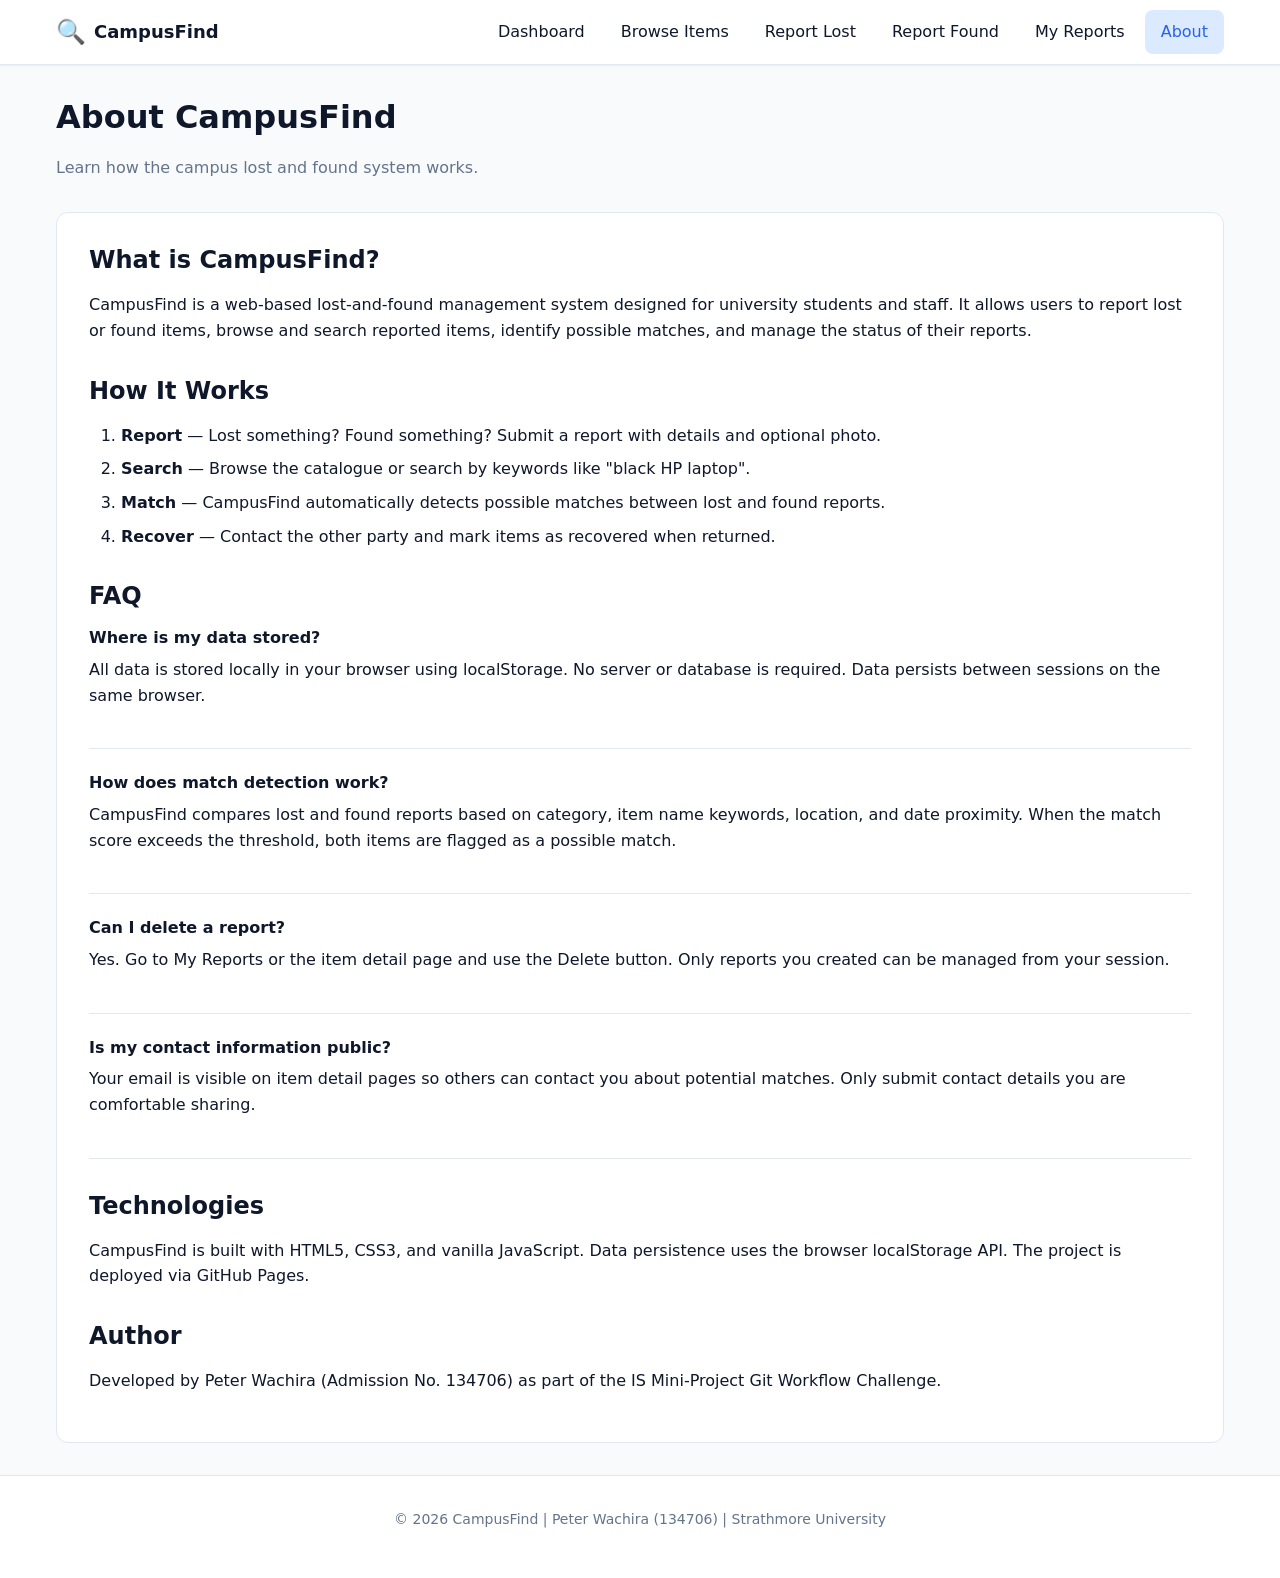
==== about.html @ 41746ebd "feat(layout): add shared HTML page shells Create all pages with shared navigation and footer.  Close" ====
<!DOCTYPE html>
<html lang="en">
<head>
  <meta charset="UTF-8">
  <meta name="viewport" content="width=device-width, initial-scale=1.0">
  <meta name="description" content="About CampusFind - Campus Lost and Found System">
  <title>About | CampusFind</title>
  <link rel="stylesheet" href="css/variables.css">
  <link rel="stylesheet" href="css/base.css">
  <link rel="stylesheet" href="css/components.css">
  <link rel="stylesheet" href="css/responsive.css">
</head>
<body>
  <header class="site-header">
    <nav class="nav-container" aria-label="Main navigation">
      <a href="index.html" class="logo">
        <span class="logo-icon">🔍</span>
        <span>CampusFind</span>
      </a>
      <button class="nav-toggle" aria-label="Toggle navigation" aria-expanded="false">☰</button>
      <ul class="nav-menu">
        <li><a href="index.html">Dashboard</a></li>
        <li><a href="browse.html">Browse Items</a></li>
        <li><a href="report-lost.html">Report Lost</a></li>
        <li><a href="report-found.html">Report Found</a></li>
        <li><a href="my-reports.html">My Reports</a></li>
        <li><a href="about.html">About</a></li>
      </ul>
    </nav>
  </header>

  <main>
    <div class="page-header">
      <h1>About CampusFind</h1>
      <p>Learn how the campus lost and found system works.</p>
    </div>

    <div class="about-content">
      <h2>What is CampusFind?</h2>
      <p>CampusFind is a web-based lost-and-found management system designed for university students and staff. It allows users to report lost or found items, browse and search reported items, identify possible matches, and manage the status of their reports.</p>

      <h2>How It Works</h2>
      <ol style="list-style: decimal; padding-left: var(--spacing-xl); margin-bottom: var(--spacing-lg);">
        <li style="margin-bottom: var(--spacing-sm);"><strong>Report</strong> — Lost something? Found something? Submit a report with details and optional photo.</li>
        <li style="margin-bottom: var(--spacing-sm);"><strong>Search</strong> — Browse the catalogue or search by keywords like "black HP laptop".</li>
        <li style="margin-bottom: var(--spacing-sm);"><strong>Match</strong> — CampusFind automatically detects possible matches between lost and found reports.</li>
        <li style="margin-bottom: var(--spacing-sm);"><strong>Recover</strong> — Contact the other party and mark items as recovered when returned.</li>
      </ol>

      <h2>FAQ</h2>

      <div class="faq-item">
        <h3>Where is my data stored?</h3>
        <p>All data is stored locally in your browser using localStorage. No server or database is required. Data persists between sessions on the same browser.</p>
      </div>

      <div class="faq-item">
        <h3>How does match detection work?</h3>
        <p>CampusFind compares lost and found reports based on category, item name keywords, location, and date proximity. When the match score exceeds the threshold, both items are flagged as a possible match.</p>
      </div>

      <div class="faq-item">
        <h3>Can I delete a report?</h3>
        <p>Yes. Go to My Reports or the item detail page and use the Delete button. Only reports you created can be managed from your session.</p>
      </div>

      <div class="faq-item">
        <h3>Is my contact information public?</h3>
        <p>Your email is visible on item detail pages so others can contact you about potential matches. Only submit contact details you are comfortable sharing.</p>
      </div>

      <h2>Technologies</h2>
      <p>CampusFind is built with HTML5, CSS3, and vanilla JavaScript. Data persistence uses the browser localStorage API. The project is deployed via GitHub Pages.</p>

      <h2>Author</h2>
      <p>Developed by Peter Wachira (Admission No. 134706) as part of the IS Mini-Project Git Workflow Challenge.</p>
    </div>
  </main>

  <footer class="site-footer">
    <div class="footer-container">
      <p>&copy; 2026 CampusFind | Peter Wachira (134706) | Strathmore University</p>
    </div>
  </footer>

  <script src="js/utils.js"></script>
  <script>
    document.addEventListener('DOMContentLoaded', () => {
      CampusFindUtils.initNav();
    });
  </script>
</body>
</html>
---- css/variables.css ----
:root {
  --color-primary: #2563eb;
  --color-primary-dark: #1d4ed8;
  --color-primary-light: #dbeafe;
  --color-secondary: #059669;
  --color-danger: #dc2626;
  --color-warning: #d97706;
  --color-lost: #ef4444;
  --color-found: #22c55e;
  --color-bg: #f8fafc;
  --color-surface: #ffffff;
  --color-text: #0f172a;
  --color-text-muted: #64748b;
  --color-border: #e2e8f0;
  --color-match: #f59e0b;

  --font-family: "Segoe UI", system-ui, -apple-system, sans-serif;
  --font-size-sm: 0.875rem;
  --font-size-base: 1rem;
  --font-size-lg: 1.125rem;
  --font-size-xl: 1.5rem;
  --font-size-2xl: 2rem;

  --spacing-xs: 0.25rem;
  --spacing-sm: 0.5rem;
  --spacing-md: 1rem;
  --spacing-lg: 1.5rem;
  --spacing-xl: 2rem;
  --spacing-2xl: 3rem;

  --radius-sm: 0.375rem;
  --radius-md: 0.5rem;
  --radius-lg: 0.75rem;
  --radius-full: 9999px;

  --shadow-sm: 0 1px 2px rgba(15, 23, 42, 0.06);
  --shadow-md: 0 4px 12px rgba(15, 23, 42, 0.08);
  --shadow-lg: 0 10px 24px rgba(15, 23, 42, 0.1);

  --nav-height: 64px;
  --max-width: 1200px;
  --transition: 0.2s ease;
}
---- css/base.css ----
*,
*::before,
*::after {
  box-sizing: border-box;
  margin: 0;
  padding: 0;
}

html {
  scroll-behavior: smooth;
}

body {
  font-family: var(--font-family);
  font-size: var(--font-size-base);
  line-height: 1.6;
  color: var(--color-text);
  background: var(--color-bg);
  min-height: 100vh;
  display: flex;
  flex-direction: column;
}

img {
  max-width: 100%;
  height: auto;
  display: block;
}

a {
  color: var(--color-primary);
  text-decoration: none;
}

a:hover {
  text-decoration: underline;
}

main {
  flex: 1;
  width: 100%;
  max-width: var(--max-width);
  margin: 0 auto;
  padding: var(--spacing-xl) var(--spacing-md);
}

h1,
h2,
h3 {
  line-height: 1.3;
  margin-bottom: var(--spacing-md);
}

h1 {
  font-size: var(--font-size-2xl);
}

h2 {
  font-size: var(--font-size-xl);
}

p {
  margin-bottom: var(--spacing-md);
}

ul {
  list-style: none;
}

.sr-only {
  position: absolute;
  width: 1px;
  height: 1px;
  padding: 0;
  margin: -1px;
  overflow: hidden;
  clip: rect(0, 0, 0, 0);
  border: 0;
}

.page-header {
  margin-bottom: var(--spacing-xl);
}

.page-header p {
  color: var(--color-text-muted);
  max-width: 640px;
}

.section {
  margin-bottom: var(--spacing-2xl);
}

.section-title {
  font-size: var(--font-size-lg);
  margin-bottom: var(--spacing-lg);
  padding-bottom: var(--spacing-sm);
  border-bottom: 2px solid var(--color-border);
}

.empty-state {
  text-align: center;
  padding: var(--spacing-2xl);
  background: var(--color-surface);
  border-radius: var(--radius-lg);
  border: 2px dashed var(--color-border);
}

.empty-state h3 {
  margin-bottom: var(--spacing-sm);
}

.empty-state p {
  color: var(--color-text-muted);
  margin-bottom: var(--spacing-lg);
}
---- css/components.css ----
.site-header {
  background: var(--color-surface);
  border-bottom: 1px solid var(--color-border);
  box-shadow: var(--shadow-sm);
  position: sticky;
  top: 0;
  z-index: 100;
}

.nav-container {
  max-width: var(--max-width);
  margin: 0 auto;
  padding: 0 var(--spacing-md);
  height: var(--nav-height);
  display: flex;
  align-items: center;
  justify-content: space-between;
  gap: var(--spacing-md);
}

.logo {
  display: flex;
  align-items: center;
  gap: var(--spacing-sm);
  font-weight: 700;
  font-size: var(--font-size-lg);
  color: var(--color-text);
  text-decoration: none;
}

.logo:hover {
  text-decoration: none;
  color: var(--color-primary);
}

.logo-icon {
  font-size: 1.5rem;
}

.nav-toggle {
  display: none;
  background: none;
  border: none;
  font-size: 1.5rem;
  cursor: pointer;
  padding: var(--spacing-sm);
  color: var(--color-text);
  min-width: 44px;
  min-height: 44px;
}

.nav-menu {
  display: flex;
  align-items: center;
  gap: var(--spacing-xs);
}

.nav-menu a {
  padding: var(--spacing-sm) var(--spacing-md);
  border-radius: var(--radius-md);
  color: var(--color-text);
  text-decoration: none;
  font-weight: 500;
  transition: background var(--transition), color var(--transition);
  min-height: 44px;
  display: inline-flex;
  align-items: center;
}

.nav-menu a:hover,
.nav-menu a.active {
  background: var(--color-primary-light);
  color: var(--color-primary);
  text-decoration: none;
}

.site-footer {
  background: var(--color-surface);
  border-top: 1px solid var(--color-border);
  padding: var(--spacing-xl) var(--spacing-md);
  margin-top: auto;
}

.footer-container {
  max-width: var(--max-width);
  margin: 0 auto;
  text-align: center;
  color: var(--color-text-muted);
  font-size: var(--font-size-sm);
}

.btn {
  display: inline-flex;
  align-items: center;
  justify-content: center;
  gap: var(--spacing-sm);
  padding: 0.75rem 1.25rem;
  min-height: 44px;
  border: none;
  border-radius: var(--radius-md);
  font-size: var(--font-size-base);
  font-weight: 600;
  cursor: pointer;
  text-decoration: none;
  transition: background var(--transition), transform var(--transition), box-shadow var(--transition);
}

.btn:hover {
  text-decoration: none;
  transform: translateY(-1px);
  box-shadow: var(--shadow-md);
}

.btn-primary {
  background: var(--color-primary);
  color: #fff;
}

.btn-primary:hover {
  background: var(--color-primary-dark);
  color: #fff;
}

.btn-secondary {
  background: var(--color-secondary);
  color: #fff;
}

.btn-secondary:hover {
  background: #047857;
  color: #fff;
}

.btn-danger {
  background: var(--color-danger);
  color: #fff;
}

.btn-danger:hover {
  background: #b91c1c;
  color: #fff;
}

.btn-outline {
  background: transparent;
  color: var(--color-primary);
  border: 2px solid var(--color-primary);
}

.btn-outline:hover {
  background: var(--color-primary-light);
  color: var(--color-primary);
}

.btn-sm {
  padding: 0.5rem 1rem;
  min-height: 36px;
  font-size: var(--font-size-sm);
}

.btn-group {
  display: flex;
  flex-wrap: wrap;
  gap: var(--spacing-md);
}

.card {
  background: var(--color-surface);
  border-radius: var(--radius-lg);
  border: 1px solid var(--color-border);
  box-shadow: var(--shadow-sm);
  overflow: hidden;
  transition: box-shadow var(--transition), transform var(--transition);
}

.card:hover {
  box-shadow: var(--shadow-md);
  transform: translateY(-2px);
}

.card-body {
  padding: var(--spacing-lg);
}

.card-image {
  width: 100%;
  height: 180px;
  object-fit: cover;
  background: var(--color-bg);
}

.card-image-placeholder {
  width: 100%;
  height: 180px;
  display: flex;
  align-items: center;
  justify-content: center;
  background: linear-gradient(135deg, var(--color-primary-light), var(--color-bg));
  font-size: 3rem;
}

.card-title {
  font-size: var(--font-size-lg);
  margin-bottom: var(--spacing-sm);
}

.card-meta {
  display: flex;
  flex-wrap: wrap;
  gap: var(--spacing-sm);
  margin-bottom: var(--spacing-md);
  font-size: var(--font-size-sm);
  color: var(--color-text-muted);
}

.card-description {
  color: var(--color-text-muted);
  font-size: var(--font-size-sm);
  margin-bottom: var(--spacing-md);
  display: -webkit-box;
  -webkit-line-clamp: 2;
  -webkit-box-orient: vertical;
  overflow: hidden;
}

.badge {
  display: inline-flex;
  align-items: center;
  padding: 0.2rem 0.6rem;
  border-radius: var(--radius-full);
  font-size: 0.75rem;
  font-weight: 600;
  text-transform: uppercase;
  letter-spacing: 0.03em;
}

.badge-lost {
  background: #fee2e2;
  color: var(--color-lost);
}

.badge-found {
  background: #dcfce7;
  color: var(--color-found);
}

.badge-active {
  background: #dbeafe;
  color: var(--color-primary);
}

.badge-match {
  background: #fef3c7;
  color: var(--color-match);
}

.badge-recovered {
  background: #d1fae5;
  color: var(--color-secondary);
}

.badge-closed {
  background: #f1f5f9;
  color: var(--color-text-muted);
}

.stats-grid {
  display: grid;
  grid-template-columns: repeat(auto-fit, minmax(200px, 1fr));
  gap: var(--spacing-lg);
  margin-bottom: var(--spacing-2xl);
}

.stat-card {
  background: var(--color-surface);
  border-radius: var(--radius-lg);
  padding: var(--spacing-lg);
  border: 1px solid var(--color-border);
  box-shadow: var(--shadow-sm);
  text-align: center;
}

.stat-value {
  font-size: var(--font-size-2xl);
  font-weight: 700;
  color: var(--color-primary);
  line-height: 1.2;
}

.stat-label {
  font-size: var(--font-size-sm);
  color: var(--color-text-muted);
  margin-top: var(--spacing-xs);
}

.items-grid {
  display: grid;
  grid-template-columns: repeat(3, 1fr);
  gap: var(--spacing-lg);
}

.form-group {
  margin-bottom: var(--spacing-lg);
}

.form-group label {
  display: block;
  font-weight: 600;
  margin-bottom: var(--spacing-sm);
}

.form-group .hint {
  font-size: var(--font-size-sm);
  color: var(--color-text-muted);
  margin-top: var(--spacing-xs);
}

.form-control {
  width: 100%;
  padding: 0.75rem 1rem;
  min-height: 44px;
  border: 1px solid var(--color-border);
  border-radius: var(--radius-md);
  font-size: var(--font-size-base);
  font-family: inherit;
  background: var(--color-surface);
  transition: border-color var(--transition), box-shadow var(--transition);
}

.form-control:focus {
  outline: none;
  border-color: var(--color-primary);
  box-shadow: 0 0 0 3px var(--color-primary-light);
}

textarea.form-control {
  min-height: 120px;
  resize: vertical;
}

.form-row {
  display: grid;
  grid-template-columns: 1fr 1fr;
  gap: var(--spacing-lg);
}

.form-card {
  background: var(--color-surface);
  border-radius: var(--radius-lg);
  padding: var(--spacing-xl);
  border: 1px solid var(--color-border);
  box-shadow: var(--shadow-sm);
  max-width: 720px;
}

.image-preview {
  margin-top: var(--spacing-md);
  max-width: 200px;
  border-radius: var(--radius-md);
  overflow: hidden;
  border: 1px solid var(--color-border);
}

.image-preview img {
  width: 100%;
}

.form-error {
  color: var(--color-danger);
  font-size: var(--font-size-sm);
  margin-top: var(--spacing-xs);
}

.alert {
  padding: var(--spacing-md) var(--spacing-lg);
  border-radius: var(--radius-md);
  margin-bottom: var(--spacing-lg);
  font-weight: 500;
}

.alert-success {
  background: #dcfce7;
  color: #166534;
  border: 1px solid #bbf7d0;
}

.alert-warning {
  background: #fef3c7;
  color: #92400e;
  border: 1px solid #fde68a;
}

.alert-info {
  background: #dbeafe;
  color: #1e40af;
  border: 1px solid #bfdbfe;
}

.match-banner {
  background: linear-gradient(135deg, #fef3c7, #fde68a);
  border: 2px solid var(--color-match);
  border-radius: var(--radius-lg);
  padding: var(--spacing-lg);
  margin-bottom: var(--spacing-xl);
}

.match-banner h3 {
  color: #92400e;
  margin-bottom: var(--spacing-sm);
}

.filter-panel {
  background: var(--color-surface);
  border-radius: var(--radius-lg);
  padding: var(--spacing-lg);
  border: 1px solid var(--color-border);
  margin-bottom: var(--spacing-xl);
}

.filter-grid {
  display: grid;
  grid-template-columns: repeat(auto-fit, minmax(160px, 1fr));
  gap: var(--spacing-md);
}

.search-bar {
  display: flex;
  gap: var(--spacing-md);
  margin-bottom: var(--spacing-lg);
}

.search-bar .form-control {
  flex: 1;
}

.item-detail {
  display: grid;
  grid-template-columns: 1fr 1fr;
  gap: var(--spacing-xl);
  background: var(--color-surface);
  border-radius: var(--radius-lg);
  padding: var(--spacing-xl);
  border: 1px solid var(--color-border);
}

.item-detail-image {
  border-radius: var(--radius-lg);
  overflow: hidden;
  background: var(--color-bg);
  min-height: 300px;
  display: flex;
  align-items: center;
  justify-content: center;
}

.item-detail-image img {
  width: 100%;
  height: 100%;
  object-fit: cover;
}

.detail-row {
  display: flex;
  padding: var(--spacing-sm) 0;
  border-bottom: 1px solid var(--color-border);
}

.detail-label {
  font-weight: 600;
  min-width: 120px;
  color: var(--color-text-muted);
}

.detail-value {
  flex: 1;
}

.match-list {
  display: flex;
  flex-direction: column;
  gap: var(--spacing-md);
}

.match-item {
  display: flex;
  align-items: center;
  justify-content: space-between;
  padding: var(--spacing-md);
  background: var(--color-surface);
  border-radius: var(--radius-md);
  border: 1px solid var(--color-border);
}

.recent-list {
  display: flex;
  flex-direction: column;
  gap: var(--spacing-md);
}

.recent-item {
  display: flex;
  align-items: center;
  justify-content: space-between;
  padding: var(--spacing-md) var(--spacing-lg);
  background: var(--color-surface);
  border-radius: var(--radius-md);
  border: 1px solid var(--color-border);
  transition: border-color var(--transition);
}

.recent-item:hover {
  border-color: var(--color-primary);
}

.recent-item-info {
  display: flex;
  align-items: center;
  gap: var(--spacing-md);
}

.quick-actions {
  display: flex;
  flex-wrap: wrap;
  gap: var(--spacing-md);
  margin-bottom: var(--spacing-2xl);
}

.about-content {
  background: var(--color-surface);
  border-radius: var(--radius-lg);
  padding: var(--spacing-xl);
  border: 1px solid var(--color-border);
}

.about-content h2 {
  margin-top: var(--spacing-xl);
}

.about-content h2:first-child {
  margin-top: 0;
}

.faq-item {
  margin-bottom: var(--spacing-lg);
  padding-bottom: var(--spacing-lg);
  border-bottom: 1px solid var(--color-border);
}

.faq-item:last-child {
  border-bottom: none;
}

.faq-item h3 {
  font-size: var(--font-size-base);
  margin-bottom: var(--spacing-sm);
}

.toast {
  position: fixed;
  bottom: var(--spacing-xl);
  right: var(--spacing-xl);
  padding: var(--spacing-md) var(--spacing-lg);
  background: var(--color-text);
  color: #fff;
  border-radius: var(--radius-md);
  box-shadow: var(--shadow-lg);
  z-index: 1000;
  animation: slideIn 0.3s ease;
}

@keyframes slideIn {
  from {
    transform: translateY(100%);
    opacity: 0;
  }
  to {
    transform: translateY(0);
    opacity: 1;
  }
}
---- css/responsive.css ----
@media (max-width: 767px) {
  .nav-toggle {
    display: flex;
    align-items: center;
    justify-content: center;
  }

  .nav-menu {
    display: none;
    position: absolute;
    top: var(--nav-height);
    left: 0;
    right: 0;
    background: var(--color-surface);
    flex-direction: column;
    padding: var(--spacing-md);
    border-bottom: 1px solid var(--color-border);
    box-shadow: var(--shadow-md);
  }

  .nav-menu.open {
    display: flex;
  }

  .nav-menu a {
    width: 100%;
    padding: var(--spacing-md);
  }

  .site-header {
    position: relative;
  }

  main {
    padding: var(--spacing-lg) var(--spacing-md);
  }

  h1 {
    font-size: var(--font-size-xl);
  }

  .stats-grid {
    grid-template-columns: repeat(2, 1fr);
    gap: var(--spacing-md);
  }

  .items-grid {
    grid-template-columns: 1fr;
  }

  .form-row {
    grid-template-columns: 1fr;
  }

  .item-detail {
    grid-template-columns: 1fr;
  }

  .search-bar {
    flex-direction: column;
  }

  .filter-grid {
    grid-template-columns: 1fr;
  }

  .btn-group {
    flex-direction: column;
  }

  .btn-group .btn {
    width: 100%;
  }

  .quick-actions {
    flex-direction: column;
  }

  .quick-actions .btn {
    width: 100%;
  }

  .match-item {
    flex-direction: column;
    align-items: flex-start;
    gap: var(--spacing-md);
  }

  .recent-item {
    flex-direction: column;
    align-items: flex-start;
    gap: var(--spacing-sm);
  }

  .toast {
    left: var(--spacing-md);
    right: var(--spacing-md);
    bottom: var(--spacing-md);
  }
}

@media (min-width: 768px) and (max-width: 1024px) {
  .items-grid {
    grid-template-columns: repeat(2, 1fr);
  }

  .stats-grid {
    grid-template-columns: repeat(2, 1fr);
  }
}

@media (min-width: 1025px) {
  .items-grid {
    grid-template-columns: repeat(3, 1fr);
  }
}
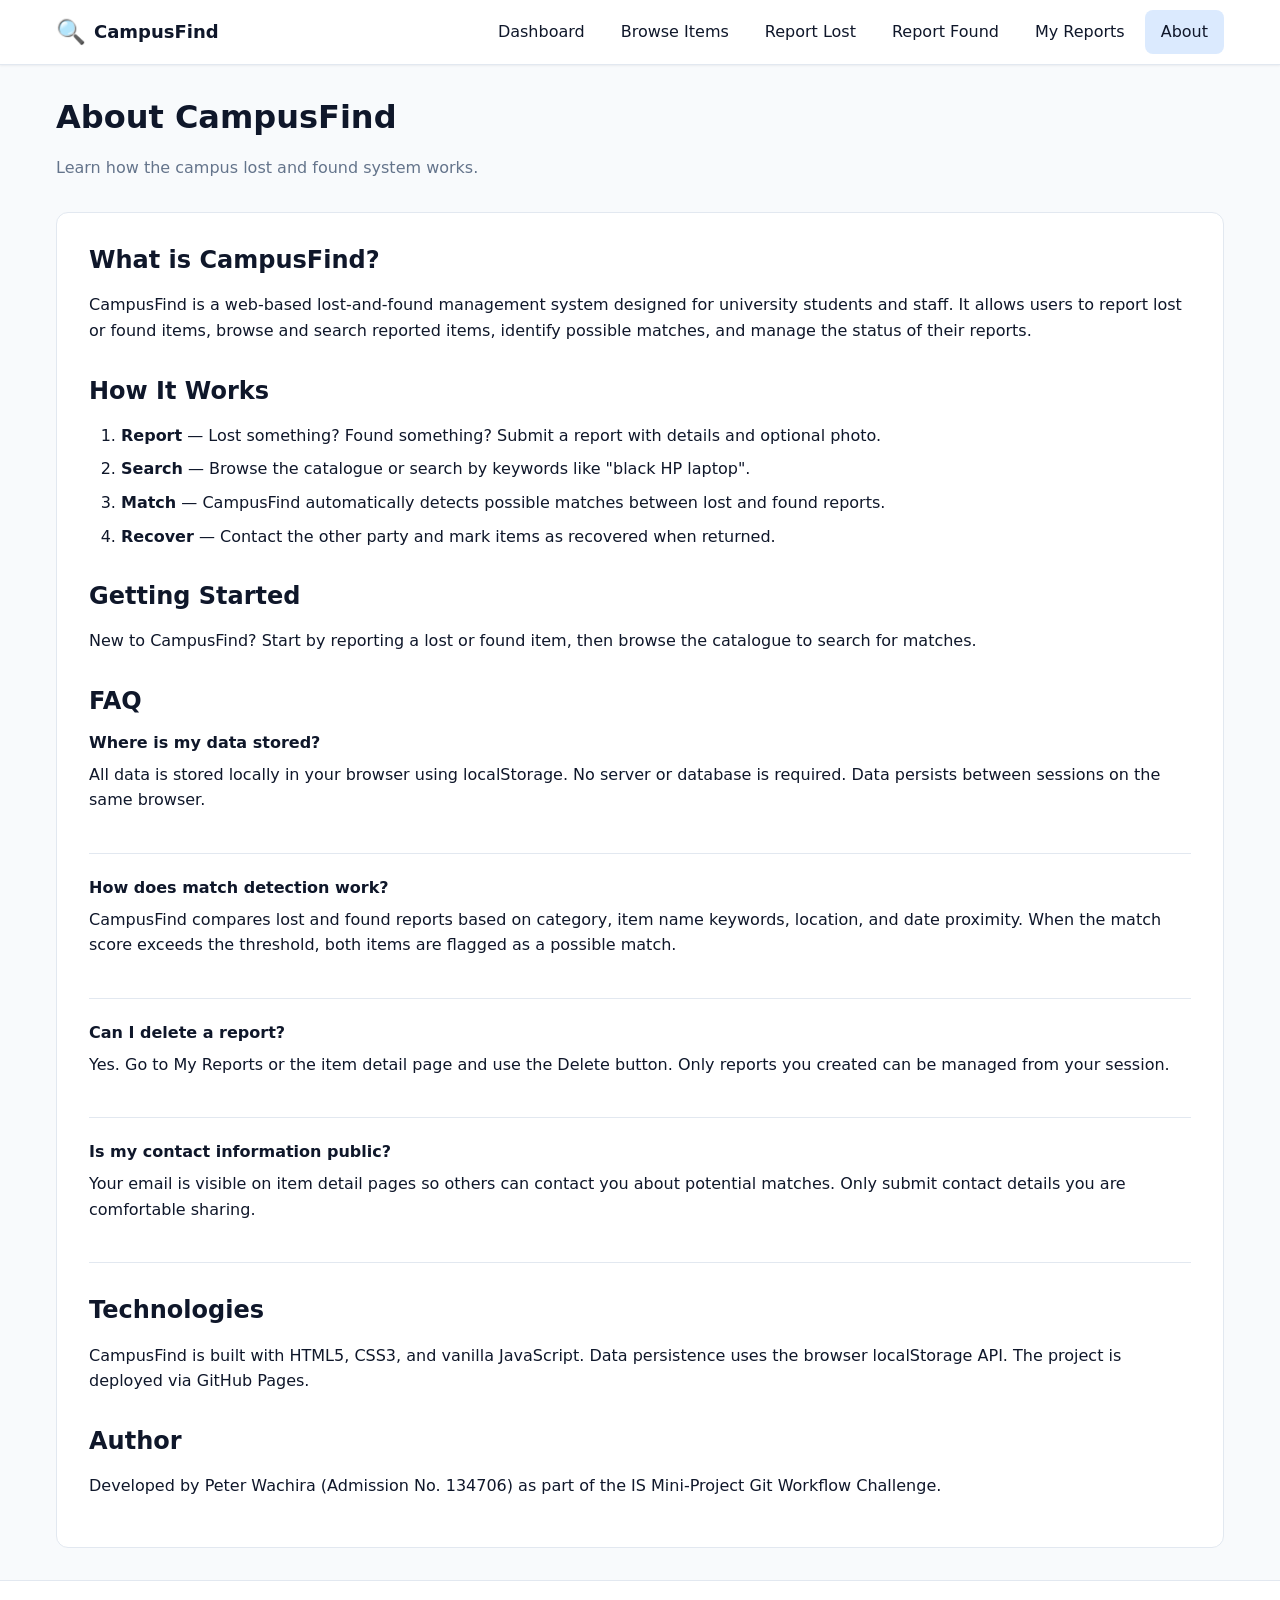
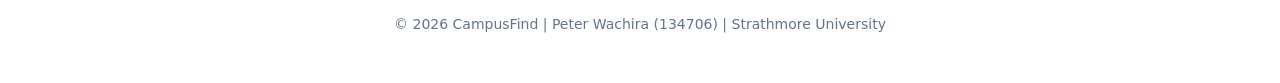
==== commit 935ade36: "docs: expand about page with getting started section" ====
--- a/about.html
+++ b/about.html
@@ -47,6 +47,9 @@
         <li style="margin-bottom: var(--spacing-sm);"><strong>Recover</strong> — Contact the other party and mark items as recovered when returned.</li>
       </ol>
 
+      <h2>Getting Started</h2>
+      <p>New to CampusFind? Start by reporting a lost or found item, then browse the catalogue to search for matches.</p>
+
       <h2>FAQ</h2>
 
       <div class="faq-item">
--- a/css/variables.css
+++ b/css/variables.css
@@ -1,8 +1,7 @@
 :root {
-  --color-primary: #2563eb;
   --color-primary-dark: #1d4ed8;
   --color-primary-light: #dbeafe;
-  --color-secondary: #059669;
+  --color-secondary: #1d4ed8;
   --color-danger: #dc2626;
   --color-warning: #d97706;
   --color-lost: #ef4444;
--- a/css/responsive.css
+++ b/css/responsive.css
@@ -1,3 +1,7 @@
+html {
+  scroll-padding-top: var(--nav-height);
+}
+
 @media (max-width: 767px) {
   .nav-toggle {
     display: flex;
